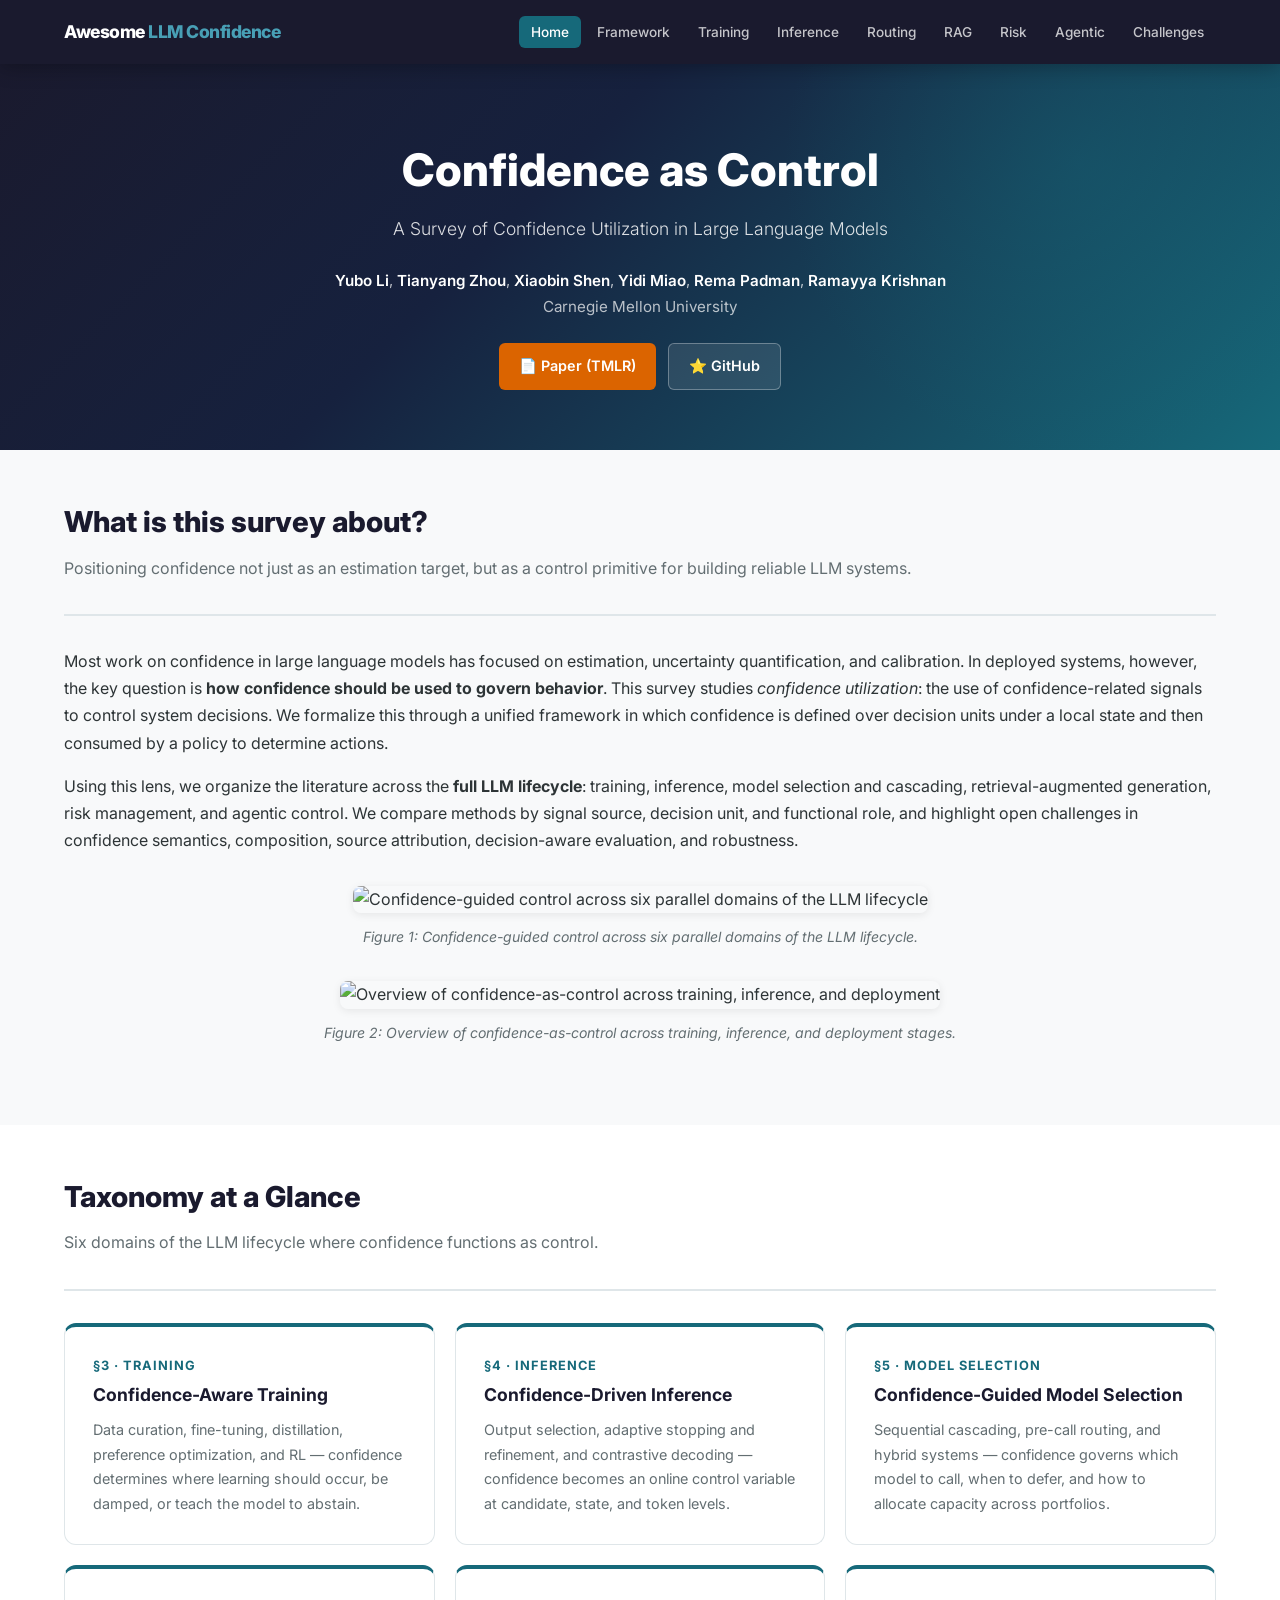
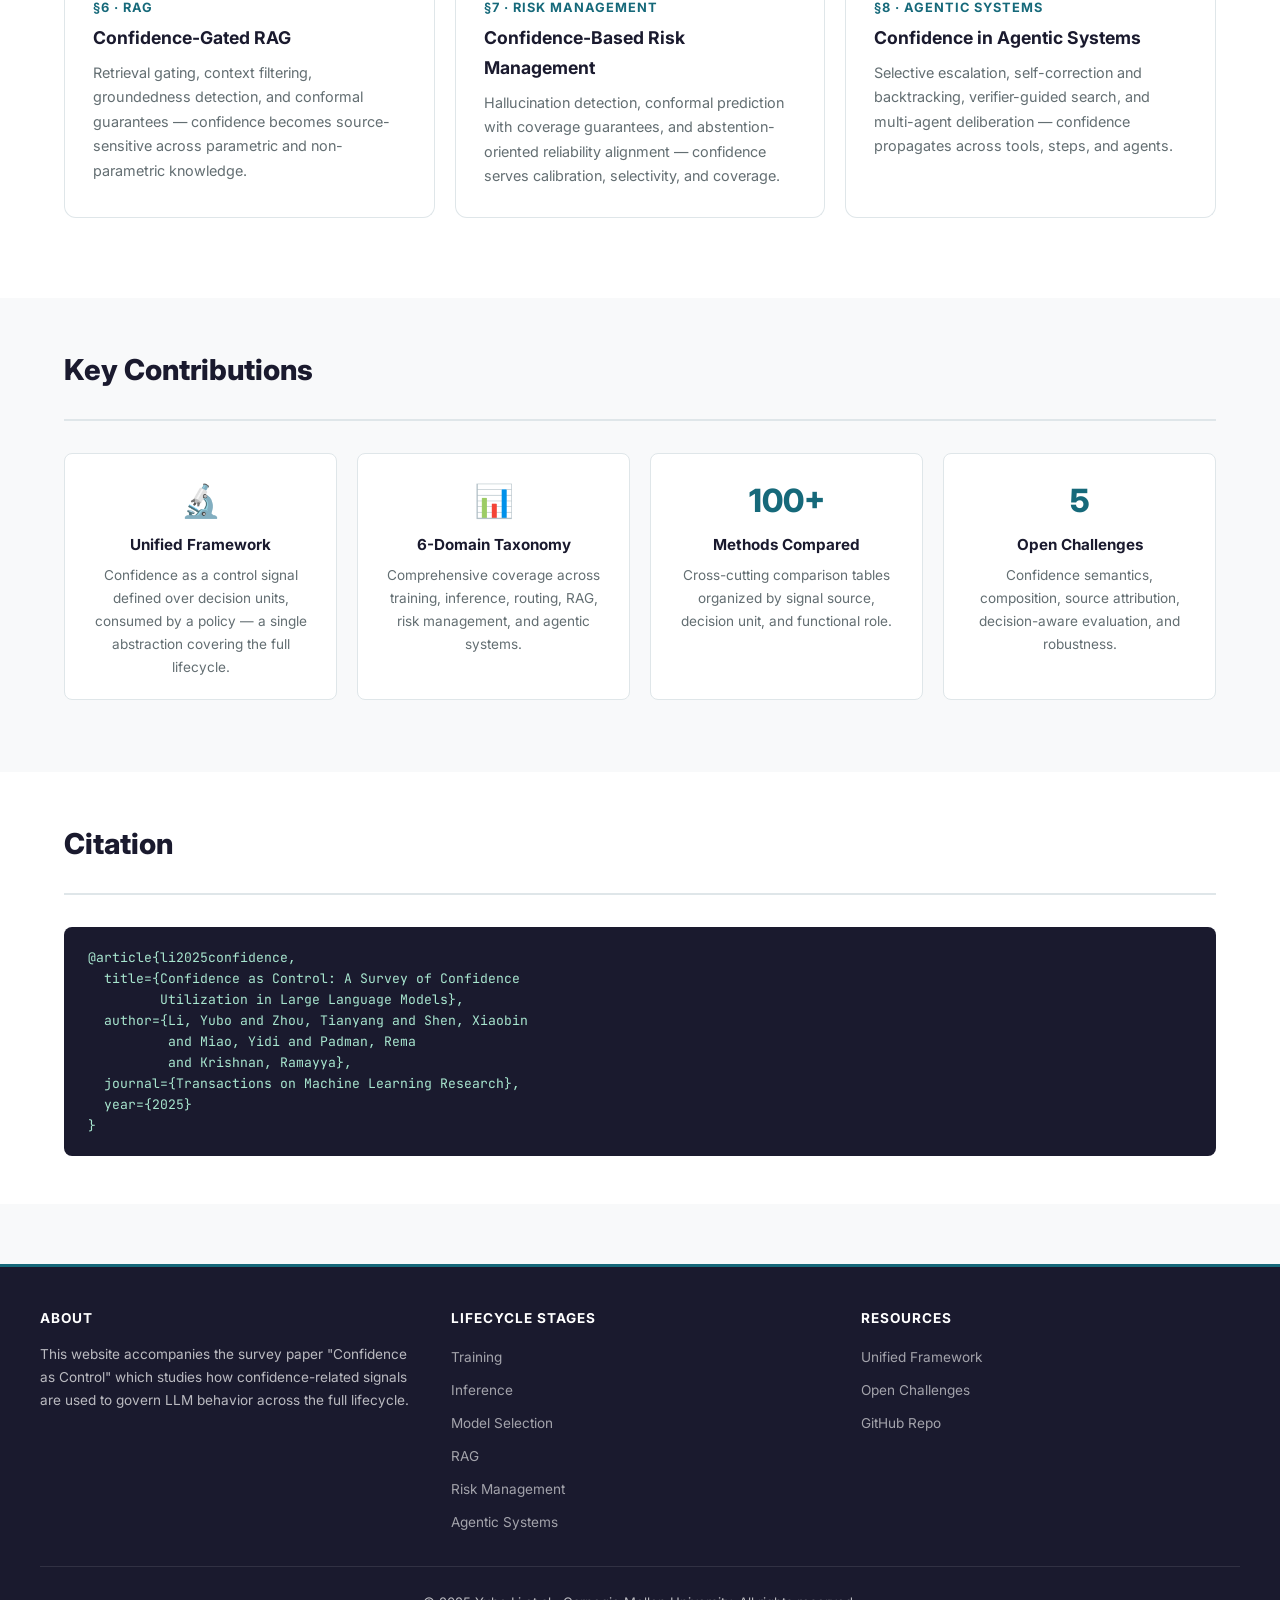
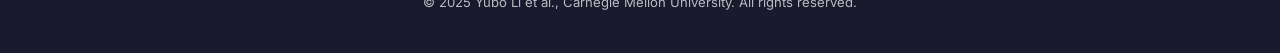
==== index.html @ f67231b3 "Add survey companion website with 100+ paper cards" ====
<!DOCTYPE html>
<html lang="en">
<head>
<meta charset="UTF-8">
<meta name="viewport" content="width=device-width, initial-scale=1.0">
<title>Awesome LLM Confidence Utilizations</title>
<link rel="stylesheet" href="assets/css/style.css">
<meta name="description" content="A comprehensive survey of confidence utilization in Large Language Models — covering training, inference, routing, RAG, risk management, and agentic systems.">
</head>
<body>

<header class="header">
<div class="header-inner">
  <a href="index.html" class="logo">Awesome <span>LLM Confidence</span></a>
  <input type="checkbox" id="nav-toggle" class="nav-toggle">
  <label for="nav-toggle" class="nav-toggle-label"><span></span></label>
  <ul class="nav-links">
    <li><a href="index.html" class="active">Home</a></li>
    <li><a href="pages/framework.html">Framework</a></li>
    <li><a href="pages/training.html">Training</a></li>
    <li><a href="pages/inference.html">Inference</a></li>
    <li><a href="pages/routing.html">Routing</a></li>
    <li><a href="pages/rag.html">RAG</a></li>
    <li><a href="pages/risk.html">Risk</a></li>
    <li><a href="pages/agentic.html">Agentic</a></li>
    <li><a href="pages/challenges.html">Challenges</a></li>
  </ul>
</div>
</header>

<section class="hero">
  <h1>Confidence as Control</h1>
  <p class="subtitle">A Survey of Confidence Utilization in Large Language Models</p>
  <p class="authors">
    <strong>Yubo Li</strong>, <strong>Tianyang Zhou</strong>, <strong>Xiaobin Shen</strong>, <strong>Yidi Miao</strong>, <strong>Rema Padman</strong>, <strong>Ramayya Krishnan</strong><br>
    Carnegie Mellon University
  </p>
  <div class="btn-group">
    <a href="#" class="btn btn-primary">📄 Paper (TMLR)</a>
    <a href="https://github.com/yubol-bobo/awesome-llm-confidence" class="btn btn-outline">⭐ GitHub</a>
  </div>
</section>

<section class="section">
<div class="container">
  <div class="section-header">
    <h2>What is this survey about?</h2>
    <p>Positioning confidence not just as an estimation target, but as a control primitive for building reliable LLM systems.</p>
  </div>
  <p>Most work on confidence in large language models has focused on estimation, uncertainty quantification, and calibration. In deployed systems, however, the key question is <strong>how confidence should be used to govern behavior</strong>. This survey studies <em>confidence utilization</em>: the use of confidence-related signals to control system decisions. We formalize this through a unified framework in which confidence is defined over decision units under a local state and then consumed by a policy to determine actions.</p>
  <p>Using this lens, we organize the literature across the <strong>full LLM lifecycle</strong>: training, inference, model selection and cascading, retrieval-augmented generation, risk management, and agentic control. We compare methods by signal source, decision unit, and functional role, and highlight open challenges in confidence semantics, composition, source attribution, decision-aware evaluation, and robustness.</p>

  <figure class="figure mt-4">
    <img src="assets/img/diagram.png" alt="Confidence-guided control across six parallel domains of the LLM lifecycle" loading="lazy">
    <figcaption>Figure 1: Confidence-guided control across six parallel domains of the LLM lifecycle.</figcaption>
  </figure>

  <figure class="figure mt-4">
    <img src="assets/img/overview.png" alt="Overview of confidence-as-control across training, inference, and deployment" loading="lazy">
    <figcaption>Figure 2: Overview of confidence-as-control across training, inference, and deployment stages.</figcaption>
  </figure>
</div>
</section>

<section class="section section-alt">
<div class="container">
  <div class="section-header">
    <h2>Taxonomy at a Glance</h2>
    <p>Six domains of the LLM lifecycle where confidence functions as control.</p>
  </div>
  <div class="taxonomy-grid">
    <a href="pages/training.html" class="taxonomy-card">
      <div class="section-num">§3 · Training</div>
      <h3>Confidence-Aware Training</h3>
      <p>Data curation, fine-tuning, distillation, preference optimization, and RL — confidence determines where learning should occur, be damped, or teach the model to abstain.</p>
    </a>
    <a href="pages/inference.html" class="taxonomy-card">
      <div class="section-num">§4 · Inference</div>
      <h3>Confidence-Driven Inference</h3>
      <p>Output selection, adaptive stopping and refinement, and contrastive decoding — confidence becomes an online control variable at candidate, state, and token levels.</p>
    </a>
    <a href="pages/routing.html" class="taxonomy-card">
      <div class="section-num">§5 · Model Selection</div>
      <h3>Confidence-Guided Model Selection</h3>
      <p>Sequential cascading, pre-call routing, and hybrid systems — confidence governs which model to call, when to defer, and how to allocate capacity across portfolios.</p>
    </a>
    <a href="pages/rag.html" class="taxonomy-card">
      <div class="section-num">§6 · RAG</div>
      <h3>Confidence-Gated RAG</h3>
      <p>Retrieval gating, context filtering, groundedness detection, and conformal guarantees — confidence becomes source-sensitive across parametric and non-parametric knowledge.</p>
    </a>
    <a href="pages/risk.html" class="taxonomy-card">
      <div class="section-num">§7 · Risk Management</div>
      <h3>Confidence-Based Risk Management</h3>
      <p>Hallucination detection, conformal prediction with coverage guarantees, and abstention-oriented reliability alignment — confidence serves calibration, selectivity, and coverage.</p>
    </a>
    <a href="pages/agentic.html" class="taxonomy-card">
      <div class="section-num">§8 · Agentic Systems</div>
      <h3>Confidence in Agentic Systems</h3>
      <p>Selective escalation, self-correction and backtracking, verifier-guided search, and multi-agent deliberation — confidence propagates across tools, steps, and agents.</p>
    </a>
  </div>
</div>
</section>

<section class="section">
<div class="container">
  <div class="section-header">
    <h2>Key Contributions</h2>
  </div>
  <div class="contrib-grid">
    <div class="contrib-item">
      <span class="num">🔬</span>
      <h4>Unified Framework</h4>
      <p>Confidence as a control signal defined over decision units, consumed by a policy — a single abstraction covering the full lifecycle.</p>
    </div>
    <div class="contrib-item">
      <span class="num">📊</span>
      <h4>6-Domain Taxonomy</h4>
      <p>Comprehensive coverage across training, inference, routing, RAG, risk management, and agentic systems.</p>
    </div>
    <div class="contrib-item">
      <span class="num">100+</span>
      <h4>Methods Compared</h4>
      <p>Cross-cutting comparison tables organized by signal source, decision unit, and functional role.</p>
    </div>
    <div class="contrib-item">
      <span class="num">5</span>
      <h4>Open Challenges</h4>
      <p>Confidence semantics, composition, source attribution, decision-aware evaluation, and robustness.</p>
    </div>
  </div>
</div>
</section>

<section class="section section-alt">
<div class="container">
  <div class="section-header">
    <h2>Citation</h2>
  </div>
  <div style="position:relative">
    <button class="copy-btn" onclick="navigator.clipboard.writeText(document.getElementById('bibtex').textContent).then(()=>{this.textContent='Copied!';setTimeout(()=>this.textContent='Copy',2000)})">Copy</button>
    <pre class="bibtex-block" id="bibtex">@article{li2025confidence,
  title={Confidence as Control: A Survey of Confidence
         Utilization in Large Language Models},
  author={Li, Yubo and Zhou, Tianyang and Shen, Xiaobin
          and Miao, Yidi and Padman, Rema
          and Krishnan, Ramayya},
  journal={Transactions on Machine Learning Research},
  year={2025}
}</pre>
  </div>
</div>
</section>

<footer class="footer">
<div class="footer-inner">
  <div>
    <h4>About</h4>
    <p style="font-size:0.85rem;">This website accompanies the survey paper "Confidence as Control" which studies how confidence-related signals are used to govern LLM behavior across the full lifecycle.</p>
  </div>
  <div>
    <h4>Lifecycle Stages</h4>
    <ul>
      <li><a href="pages/training.html">Training</a></li>
      <li><a href="pages/inference.html">Inference</a></li>
      <li><a href="pages/routing.html">Model Selection</a></li>
      <li><a href="pages/rag.html">RAG</a></li>
      <li><a href="pages/risk.html">Risk Management</a></li>
      <li><a href="pages/agentic.html">Agentic Systems</a></li>
    </ul>
  </div>
  <div>
    <h4>Resources</h4>
    <ul>
      <li><a href="pages/framework.html">Unified Framework</a></li>
      <li><a href="pages/challenges.html">Open Challenges</a></li>
      <li><a href="https://github.com/yubol-bobo/awesome-llm-confidence">GitHub Repo</a></li>
    </ul>
  </div>
</div>
<div class="footer-bottom">
  <p>&copy; 2025 Yubo Li et al., Carnegie Mellon University. All rights reserved.</p>
</div>
</footer>

</body>
</html>
---- assets/css/style.css ----
@import url('https://fonts.googleapis.com/css2?family=Inter:wght@300;400;500;600;700;800;900&family=JetBrains+Mono:wght@400;500&display=swap');

:root {
  --navy: #1a1a2e;
  --navy-light: #16213e;
  --teal: #16697a;
  --teal-light: #489fb5;
  --coral: #db6400;
  --coral-light: #e8852a;
  --bg: #f8f9fa;
  --bg-card: #ffffff;
  --text: #2d3436;
  --text-light: #636e72;
  --text-muted: #b2bec3;
  --border: #dfe6e9;
  --shadow: 0 2px 8px rgba(0,0,0,0.08);
  --shadow-lg: 0 8px 30px rgba(0,0,0,0.12);
  --radius: 8px;
  --radius-lg: 12px;
  --max-width: 1200px;
  --header-height: 64px;
  --sidebar-width: 260px;
  --transition: all 0.3s ease;
}

*, *::before, *::after { box-sizing: border-box; margin: 0; padding: 0; }

html { scroll-behavior: smooth; scroll-padding-top: calc(var(--header-height) + 20px); }

body {
  font-family: 'Inter', -apple-system, BlinkMacSystemFont, sans-serif;
  background: var(--bg);
  color: var(--text);
  line-height: 1.7;
  font-size: 16px;
  -webkit-font-smoothing: antialiased;
}

/* ===== HEADER / NAV ===== */
.header {
  position: sticky; top: 0; z-index: 1000;
  background: var(--navy);
  box-shadow: 0 2px 20px rgba(0,0,0,0.3);
}
.header-inner {
  max-width: var(--max-width);
  margin: 0 auto;
  display: flex;
  align-items: center;
  justify-content: space-between;
  padding: 0 24px;
  height: var(--header-height);
}
.logo {
  font-weight: 800;
  font-size: 1.1rem;
  color: #fff;
  text-decoration: none;
  letter-spacing: -0.5px;
}
.logo span { color: var(--teal-light); }

.nav-toggle { display: none; }
.nav-toggle-label {
  display: none;
  cursor: pointer;
  padding: 10px;
}
.nav-toggle-label span,
.nav-toggle-label span::before,
.nav-toggle-label span::after {
  display: block;
  background: #fff;
  height: 2px;
  width: 24px;
  border-radius: 2px;
  position: relative;
  transition: var(--transition);
}
.nav-toggle-label span::before,
.nav-toggle-label span::after {
  content: '';
  position: absolute;
}
.nav-toggle-label span::before { top: -7px; }
.nav-toggle-label span::after { top: 7px; }

.nav-links {
  display: flex;
  list-style: none;
  gap: 4px;
}
.nav-links a {
  color: rgba(255,255,255,0.75);
  text-decoration: none;
  font-size: 0.85rem;
  font-weight: 500;
  padding: 8px 12px;
  border-radius: 6px;
  transition: var(--transition);
  white-space: nowrap;
}
.nav-links a:hover, .nav-links a.active {
  color: #fff;
  background: rgba(255,255,255,0.1);
}
.nav-links a.active { background: var(--teal); }

@media (max-width: 900px) {
  .nav-toggle-label { display: block; }
  .nav-links {
    display: none;
    position: absolute;
    top: var(--header-height);
    left: 0; right: 0;
    flex-direction: column;
    background: var(--navy);
    padding: 12px 24px;
    box-shadow: var(--shadow-lg);
  }
  .nav-toggle:checked ~ .nav-links { display: flex; }
}

/* ===== HERO ===== */
.hero {
  background: linear-gradient(135deg, var(--navy) 0%, var(--navy-light) 40%, var(--teal) 100%);
  color: #fff;
  padding: 80px 24px 60px;
  text-align: center;
  position: relative;
  overflow: hidden;
}
.hero::before {
  content: '';
  position: absolute;
  width: 600px; height: 600px;
  background: radial-gradient(circle, rgba(22,105,122,0.3) 0%, transparent 70%);
  top: -200px; right: -100px;
  border-radius: 50%;
}
.hero h1 {
  font-size: clamp(1.8rem, 4vw, 2.8rem);
  font-weight: 800;
  margin-bottom: 16px;
  line-height: 1.2;
  position: relative;
}
.hero .subtitle {
  font-size: 1.1rem;
  color: rgba(255,255,255,0.85);
  max-width: 700px;
  margin: 0 auto 24px;
  font-weight: 300;
  position: relative;
}
.hero .authors {
  font-size: 0.95rem;
  color: rgba(255,255,255,0.7);
  margin-bottom: 24px;
  position: relative;
}
.hero .authors strong { color: #fff; font-weight: 600; }
.btn-group { display: flex; gap: 12px; justify-content: center; flex-wrap: wrap; position: relative; }
.btn {
  display: inline-flex;
  align-items: center;
  gap: 6px;
  padding: 10px 20px;
  border-radius: 6px;
  font-size: 0.9rem;
  font-weight: 600;
  text-decoration: none;
  transition: var(--transition);
}
.btn-primary { background: var(--coral); color: #fff; }
.btn-primary:hover { background: var(--coral-light); transform: translateY(-2px); }
.btn-outline { background: rgba(255,255,255,0.1); color: #fff; border: 1px solid rgba(255,255,255,0.3); }
.btn-outline:hover { background: rgba(255,255,255,0.2); transform: translateY(-2px); }

/* ===== LAYOUT ===== */
.container { max-width: var(--max-width); margin: 0 auto; padding: 0 24px; }
.page-layout {
  display: grid;
  grid-template-columns: var(--sidebar-width) 1fr;
  gap: 40px;
  max-width: var(--max-width);
  margin: 0 auto;
  padding: 40px 24px;
}
@media (max-width: 900px) {
  .page-layout { grid-template-columns: 1fr; }
  .sidebar { display: none; }
}

/* ===== SIDEBAR TOC ===== */
.sidebar {
  position: sticky;
  top: calc(var(--header-height) + 24px);
  align-self: start;
  max-height: calc(100vh - var(--header-height) - 48px);
  overflow-y: auto;
}
.toc {
  background: var(--bg-card);
  border-radius: var(--radius-lg);
  padding: 20px;
  box-shadow: var(--shadow);
  border: 1px solid var(--border);
}
.toc h3 {
  font-size: 0.75rem;
  text-transform: uppercase;
  letter-spacing: 1.5px;
  color: var(--text-muted);
  margin-bottom: 12px;
  font-weight: 700;
}
.toc ul { list-style: none; }
.toc li { margin-bottom: 2px; }
.toc a {
  display: block;
  padding: 6px 12px;
  font-size: 0.85rem;
  color: var(--text-light);
  text-decoration: none;
  border-radius: 4px;
  border-left: 3px solid transparent;
  transition: var(--transition);
}
.toc a:hover { color: var(--teal); background: rgba(22,105,122,0.05); border-left-color: var(--teal-light); }
.toc a.active { color: var(--teal); background: rgba(22,105,122,0.08); border-left-color: var(--teal); font-weight: 600; }

/* ===== SECTIONS ===== */
.section { padding: 48px 0; }
.section-alt { background: #fff; }
.section-header {
  margin-bottom: 32px;
  padding-bottom: 16px;
  border-bottom: 2px solid var(--border);
}
.section-header h2 {
  font-size: 1.8rem;
  font-weight: 800;
  color: var(--navy);
  margin-bottom: 8px;
}
.section-header p { color: var(--text-light); font-size: 1rem; }

h2.accent-border {
  padding-left: 16px;
  border-left: 4px solid var(--teal);
  font-size: 1.6rem;
  font-weight: 800;
  color: var(--navy);
  margin: 40px 0 20px;
}
h3 {
  font-size: 1.2rem;
  font-weight: 700;
  color: var(--navy-light);
  margin: 32px 0 16px;
}
p { margin-bottom: 16px; }

/* ===== PAPER CARDS ===== */
.paper-grid { display: grid; grid-template-columns: 1fr; gap: 16px; margin: 24px 0; }
.paper-card {
  background: var(--bg-card);
  border: 1px solid var(--border);
  border-radius: var(--radius);
  padding: 20px 24px;
  transition: var(--transition);
  position: relative;
}
.paper-card:hover {
  border-color: var(--teal-light);
  box-shadow: var(--shadow-lg);
  transform: translateY(-2px);
}
.paper-card .paper-title {
  font-size: 1rem;
  font-weight: 700;
  color: var(--navy);
  margin-bottom: 4px;
  line-height: 1.4;
}
.paper-card .paper-title a {
  color: var(--navy);
  text-decoration: none;
}
.paper-card .paper-title a:hover { color: var(--teal); }
.paper-card .paper-meta {
  font-size: 0.82rem;
  color: var(--text-light);
  margin-bottom: 8px;
}
.paper-card .paper-desc {
  font-size: 0.9rem;
  color: var(--text);
  margin-bottom: 10px;
  line-height: 1.6;
}
.paper-card .paper-tags { display: flex; flex-wrap: wrap; gap: 6px; }

/* ===== BADGES ===== */
.badge {
  display: inline-block;
  padding: 2px 10px;
  border-radius: 20px;
  font-size: 0.72rem;
  font-weight: 600;
  letter-spacing: 0.3px;
  text-transform: uppercase;
}
.badge-self { background: #e8f5e9; color: #2e7d32; }
.badge-hybrid { background: #fff3e0; color: #e65100; }
.badge-auxiliary { background: #e3f2fd; color: #1565c0; }
.badge-ext { background: #f3e5f5; color: #7b1fa2; }
.badge-mech { background: #fce4ec; color: #c62828; }
.badge-peer { background: #e0f2f1; color: #00695c; }
.badge-unit { background: #eceff1; color: #37474f; }
.badge-role { background: #ede7f6; color: #4527a0; }
.badge-access { background: #e8eaf6; color: #283593; }
.badge-venue { background: var(--navy); color: #fff; }

/* ===== TAXONOMY CARDS ===== */
.taxonomy-grid {
  display: grid;
  grid-template-columns: repeat(auto-fit, minmax(300px, 1fr));
  gap: 20px;
  margin: 32px 0;
}
.taxonomy-card {
  background: var(--bg-card);
  border: 1px solid var(--border);
  border-radius: var(--radius-lg);
  padding: 28px;
  transition: var(--transition);
  text-decoration: none;
  color: inherit;
  display: block;
  border-top: 4px solid var(--teal);
}
.taxonomy-card:hover {
  transform: translateY(-4px);
  box-shadow: var(--shadow-lg);
  border-top-color: var(--coral);
}
.taxonomy-card h3 {
  font-size: 1.1rem;
  color: var(--navy);
  margin: 0 0 8px;
}
.taxonomy-card .section-num {
  font-size: 0.8rem;
  color: var(--teal);
  font-weight: 700;
  text-transform: uppercase;
  letter-spacing: 1px;
  margin-bottom: 4px;
}
.taxonomy-card p { font-size: 0.9rem; color: var(--text-light); margin: 0; }

/* ===== TABLES ===== */
.table-container {
  overflow-x: auto;
  margin: 24px 0;
  border-radius: var(--radius);
  box-shadow: var(--shadow);
  border: 1px solid var(--border);
}
table {
  width: 100%;
  border-collapse: collapse;
  font-size: 0.85rem;
  background: var(--bg-card);
}
thead {
  background: var(--navy);
  color: #fff;
  position: sticky;
  top: 0;
}
th {
  padding: 12px 16px;
  text-align: left;
  font-weight: 600;
  font-size: 0.8rem;
  text-transform: uppercase;
  letter-spacing: 0.5px;
  white-space: nowrap;
}
td {
  padding: 10px 16px;
  border-bottom: 1px solid var(--border);
  vertical-align: top;
}
tbody tr:nth-child(even) { background: rgba(0,0,0,0.02); }
tbody tr:hover { background: rgba(22,105,122,0.04); }
.table-group-header td {
  background: rgba(22,105,122,0.08);
  font-weight: 700;
  color: var(--navy);
  font-size: 0.82rem;
  text-transform: uppercase;
  letter-spacing: 0.5px;
}

/* ===== FIGURE ===== */
.figure {
  margin: 32px 0;
  text-align: center;
}
.figure img {
  max-width: 100%;
  height: auto;
  border-radius: var(--radius);
  box-shadow: var(--shadow);
}
.figure figcaption {
  margin-top: 12px;
  font-size: 0.88rem;
  color: var(--text-light);
  font-style: italic;
}

/* ===== CALLOUT / NOTE ===== */
.callout {
  background: rgba(22,105,122,0.06);
  border-left: 4px solid var(--teal);
  padding: 16px 20px;
  border-radius: 0 var(--radius) var(--radius) 0;
  margin: 24px 0;
  font-size: 0.92rem;
}
.callout-warning {
  background: rgba(219,100,0,0.06);
  border-left-color: var(--coral);
}

/* ===== CHALLENGE CARDS ===== */
.challenge-card {
  background: var(--bg-card);
  border: 1px solid var(--border);
  border-radius: var(--radius-lg);
  padding: 28px;
  margin: 20px 0;
  border-left: 5px solid var(--teal);
}
.challenge-card h3 {
  color: var(--navy);
  margin: 0 0 12px;
  font-size: 1.15rem;
}
.challenge-card.ch1 { border-left-color: #e74c3c; }
.challenge-card.ch2 { border-left-color: #f39c12; }
.challenge-card.ch3 { border-left-color: #3498db; }
.challenge-card.ch4 { border-left-color: #9b59b6; }
.challenge-card.ch5 { border-left-color: #1abc9c; }

/* ===== BIBTEX ===== */
.bibtex-block {
  background: var(--navy);
  color: #a8e6cf;
  padding: 20px 24px;
  border-radius: var(--radius);
  font-family: 'JetBrains Mono', monospace;
  font-size: 0.82rem;
  overflow-x: auto;
  position: relative;
  line-height: 1.6;
  white-space: pre;
}
.copy-btn {
  position: absolute;
  top: 12px; right: 12px;
  background: rgba(255,255,255,0.1);
  color: #fff;
  border: none;
  padding: 6px 14px;
  border-radius: 4px;
  cursor: pointer;
  font-size: 0.78rem;
  font-weight: 600;
  transition: var(--transition);
}
.copy-btn:hover { background: rgba(255,255,255,0.2); }

/* ===== FOOTER ===== */
.footer {
  background: var(--navy);
  color: rgba(255,255,255,0.7);
  padding: 40px 24px 24px;
  margin-top: 60px;
  border-top: 3px solid var(--teal);
}
.footer-inner {
  max-width: var(--max-width);
  margin: 0 auto;
  display: grid;
  grid-template-columns: repeat(auto-fit, minmax(200px, 1fr));
  gap: 32px;
}
.footer h4 {
  color: #fff;
  font-size: 0.85rem;
  text-transform: uppercase;
  letter-spacing: 1px;
  margin-bottom: 12px;
}
.footer a {
  color: rgba(255,255,255,0.6);
  text-decoration: none;
  font-size: 0.85rem;
  transition: var(--transition);
}
.footer a:hover { color: var(--teal-light); }
.footer ul { list-style: none; }
.footer li { margin-bottom: 6px; }
.footer-bottom {
  max-width: var(--max-width);
  margin: 24px auto 0;
  padding-top: 24px;
  border-top: 1px solid rgba(255,255,255,0.1);
  text-align: center;
  font-size: 0.82rem;
}

/* ===== CONTRIBUTIONS GRID ===== */
.contrib-grid {
  display: grid;
  grid-template-columns: repeat(auto-fit, minmax(250px, 1fr));
  gap: 20px;
  margin: 24px 0;
}
.contrib-item {
  background: var(--bg-card);
  border: 1px solid var(--border);
  border-radius: var(--radius);
  padding: 20px;
  text-align: center;
}
.contrib-item .num {
  font-size: 2rem;
  font-weight: 800;
  color: var(--teal);
  display: block;
  margin-bottom: 4px;
}
.contrib-item h4 { font-size: 0.95rem; margin-bottom: 6px; color: var(--navy); }
.contrib-item p { font-size: 0.85rem; color: var(--text-light); margin: 0; }

/* ===== PAGE HERO (section pages) ===== */
.page-hero {
  background: linear-gradient(135deg, var(--navy) 0%, var(--teal) 100%);
  color: #fff;
  padding: 48px 24px 36px;
}
.page-hero h1 {
  font-size: clamp(1.5rem, 3vw, 2.2rem);
  font-weight: 800;
  max-width: var(--max-width);
  margin: 0 auto 8px;
}
.page-hero p {
  max-width: var(--max-width);
  margin: 0 auto;
  font-size: 1rem;
  color: rgba(255,255,255,0.8);
}

/* ===== UTILITIES ===== */
.text-center { text-align: center; }
.mt-1 { margin-top: 8px; }
.mt-2 { margin-top: 16px; }
.mt-3 { margin-top: 24px; }
.mt-4 { margin-top: 32px; }
.mb-1 { margin-bottom: 8px; }
.mb-2 { margin-bottom: 16px; }
.mb-3 { margin-bottom: 24px; }
.mb-4 { margin-bottom: 32px; }

/* ===== MATH ===== */
.math-block {
  background: #f1f3f5;
  padding: 16px 20px;
  border-radius: var(--radius);
  overflow-x: auto;
  margin: 16px 0;
  text-align: center;
}
.equation-label {
  float: right;
  color: var(--text-muted);
  font-size: 0.85rem;
}

/* ===== FRAMEWORK PIPELINE ===== */
.pipeline {
  display: flex;
  align-items: center;
  justify-content: center;
  gap: 0;
  padding: 24px 0;
  flex-wrap: wrap;
  margin: 24px 0;
}
.pipeline-step {
  background: var(--bg-card);
  border: 2px solid var(--border);
  border-radius: var(--radius);
  padding: 12px 18px;
  text-align: center;
  font-size: 0.85rem;
  font-weight: 600;
  min-width: 100px;
}
.pipeline-step.highlight { border-color: var(--teal); background: rgba(22,105,122,0.06); }
.pipeline-arrow {
  font-size: 1.2rem;
  color: var(--teal);
  padding: 0 8px;
  font-weight: 700;
}

/* Axis cards */
.axis-grid {
  display: grid;
  grid-template-columns: repeat(auto-fit, minmax(300px, 1fr));
  gap: 20px;
  margin: 24px 0;
}
.axis-card {
  background: var(--bg-card);
  border: 1px solid var(--border);
  border-radius: var(--radius-lg);
  padding: 24px;
  border-top: 4px solid var(--teal);
}
.axis-card h4 {
  font-size: 1rem;
  color: var(--navy);
  margin-bottom: 12px;
}
.axis-card ul {
  list-style: none;
  font-size: 0.88rem;
}
.axis-card li {
  padding: 4px 0;
  padding-left: 16px;
  position: relative;
}
.axis-card li::before {
  content: '→';
  position: absolute;
  left: 0;
  color: var(--teal);
}

/* Print */
@media print {
  .header, .sidebar, .footer, .btn-group { display: none; }
  .page-layout { grid-template-columns: 1fr; }
  .paper-card { break-inside: avoid; }
}
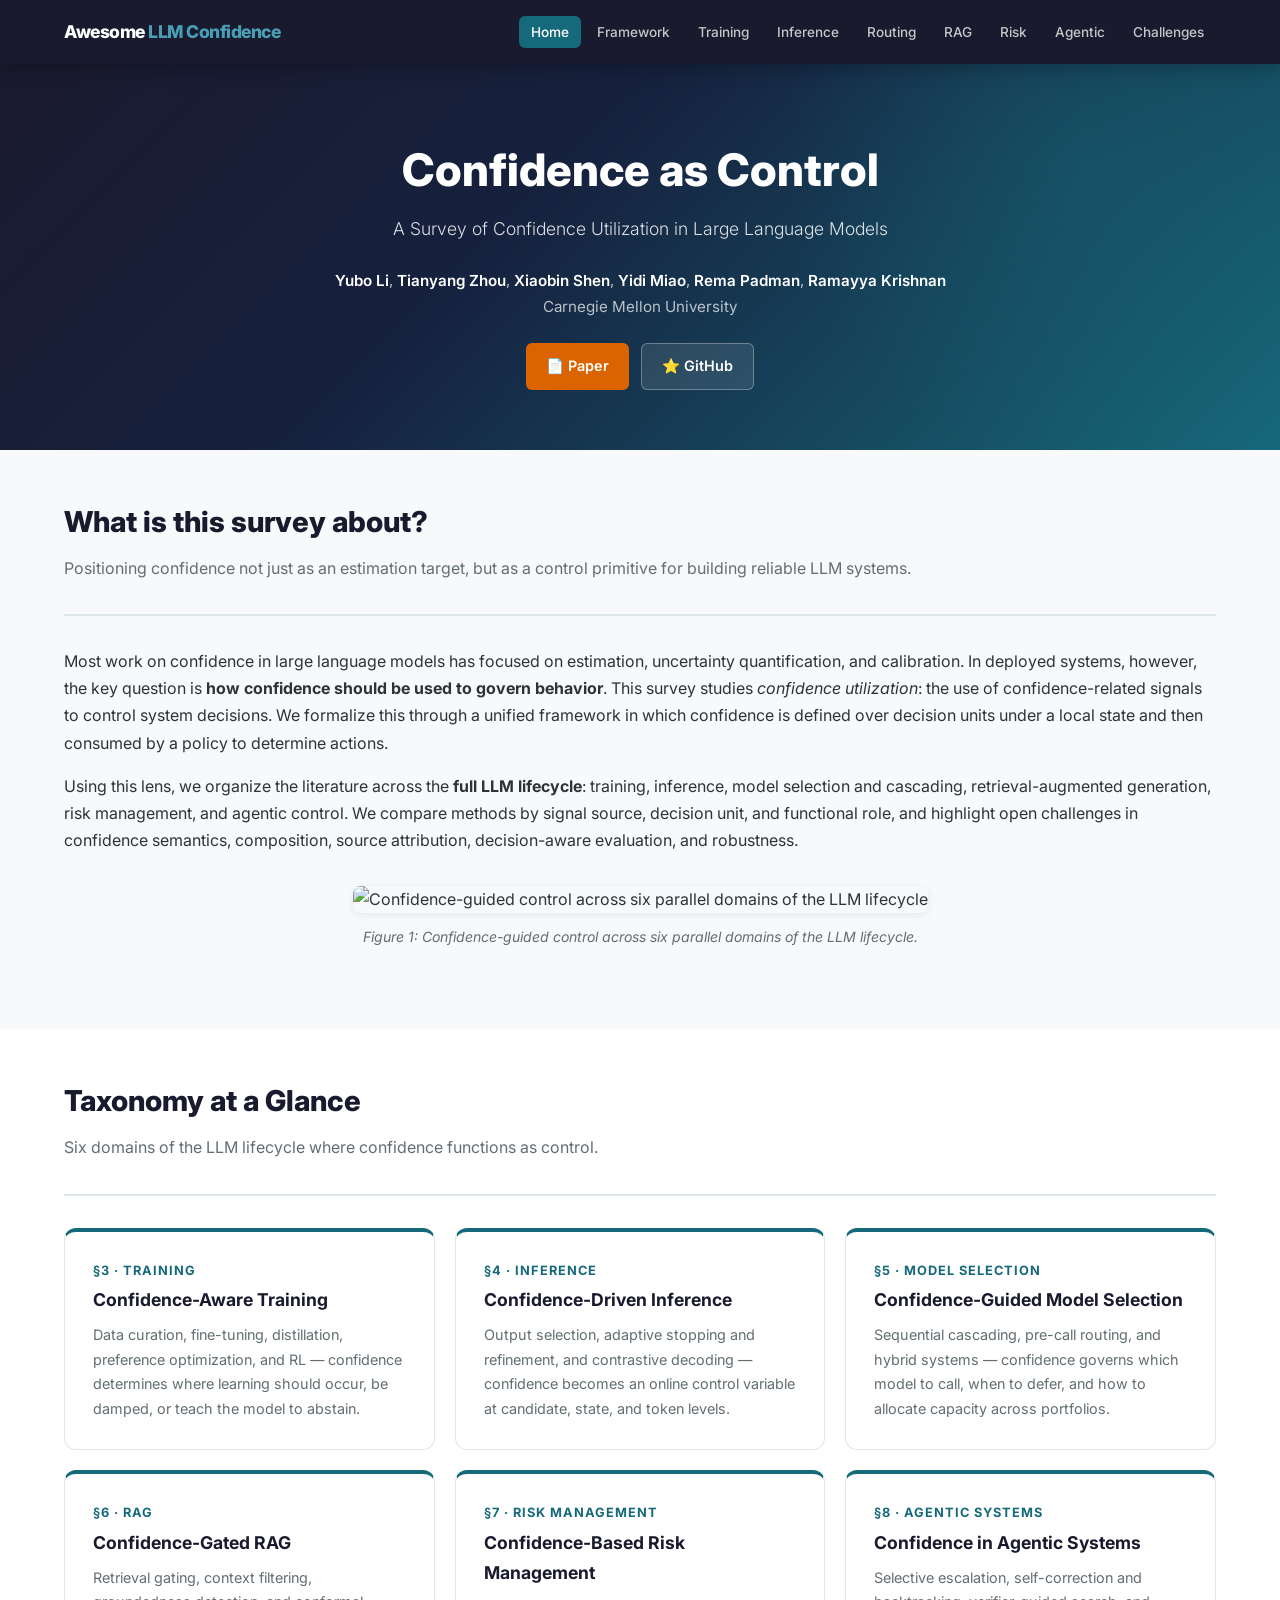
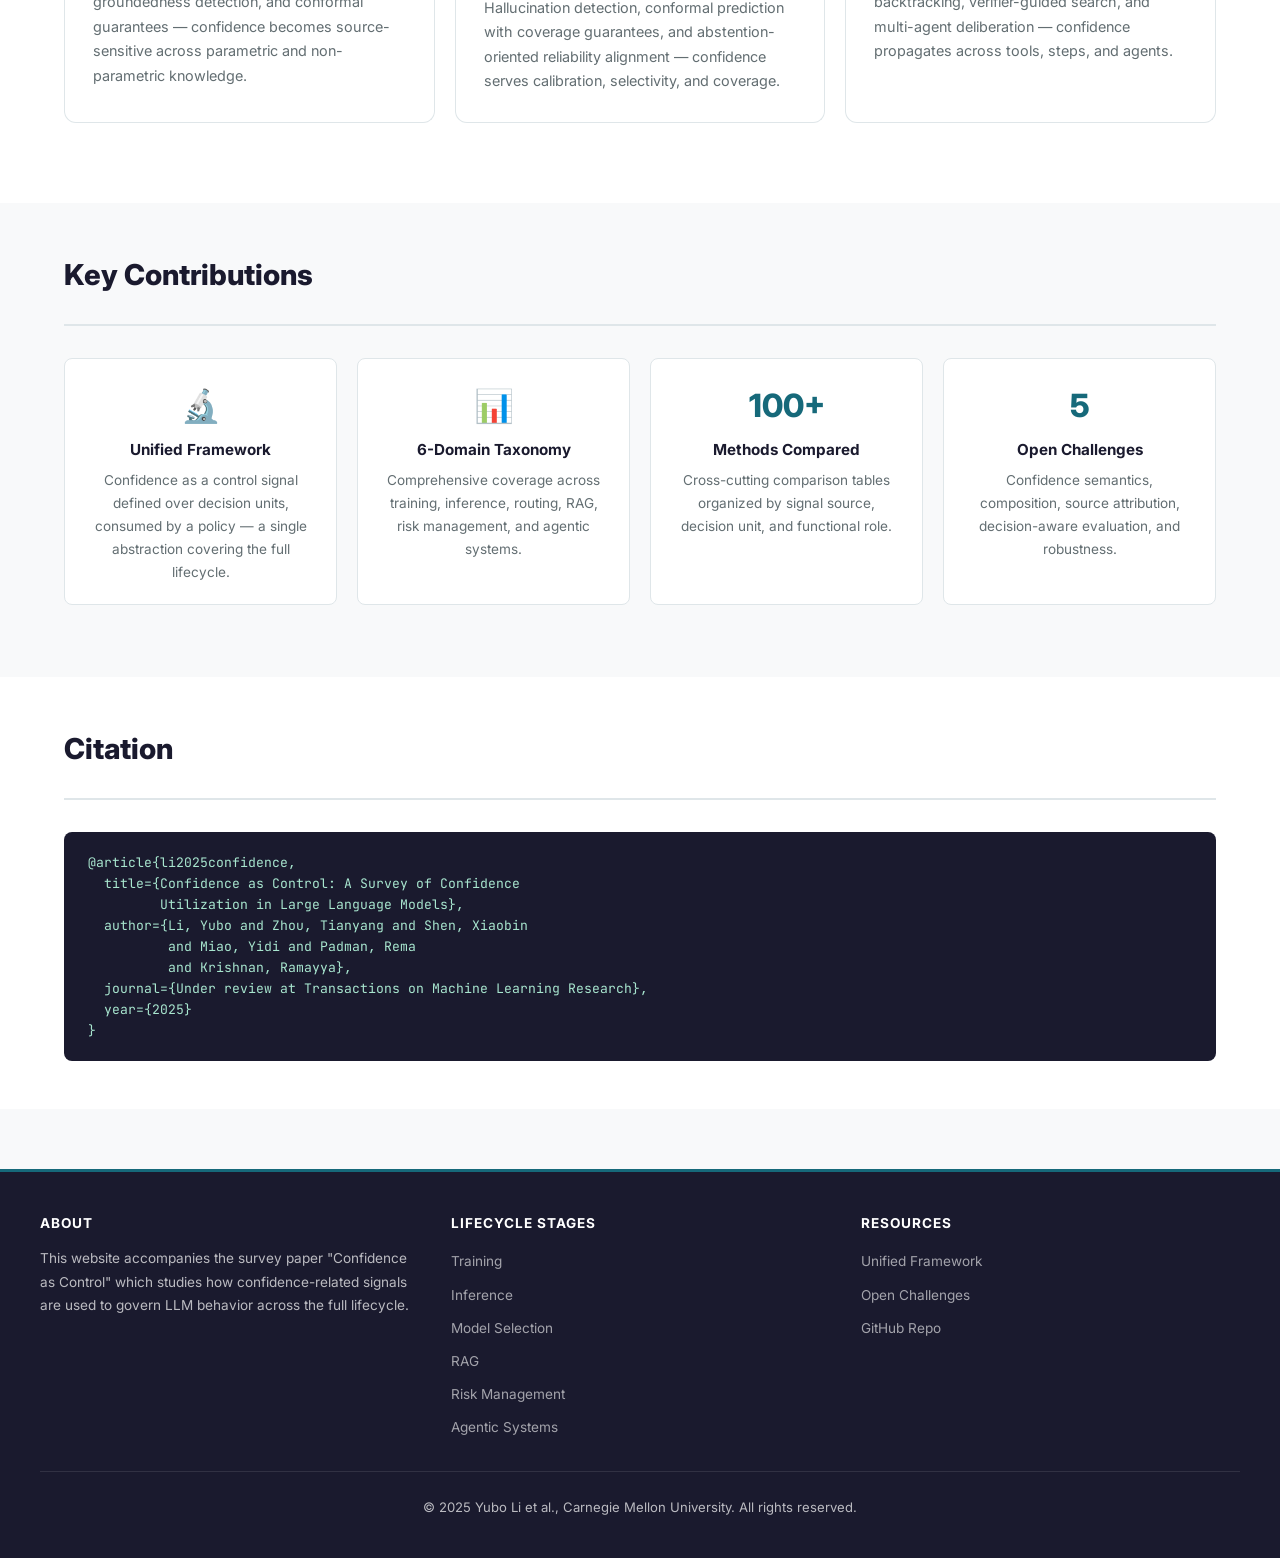
==== commit 7ee3e7bc: "Remove overview fig, fix paper link and citation status" ====
--- a/index.html
+++ b/index.html
@@ -36,7 +36,7 @@
     Carnegie Mellon University
   </p>
   <div class="btn-group">
-    <a href="#" class="btn btn-primary">📄 Paper (TMLR)</a>
+    <a href="https://yubol-bobo.github.io/assets/pdf/Conf_Survey.pdf" class="btn btn-primary">📄 Paper</a>
     <a href="https://github.com/yubol-bobo/awesome-llm-confidence" class="btn btn-outline">⭐ GitHub</a>
   </div>
 </section>
@@ -55,10 +55,6 @@
     <figcaption>Figure 1: Confidence-guided control across six parallel domains of the LLM lifecycle.</figcaption>
   </figure>
 
-  <figure class="figure mt-4">
-    <img src="assets/img/overview.png" alt="Overview of confidence-as-control across training, inference, and deployment" loading="lazy">
-    <figcaption>Figure 2: Overview of confidence-as-control across training, inference, and deployment stages.</figcaption>
-  </figure>
 </div>
 </section>
 
@@ -146,7 +142,7 @@
   author={Li, Yubo and Zhou, Tianyang and Shen, Xiaobin
           and Miao, Yidi and Padman, Rema
           and Krishnan, Ramayya},
-  journal={Transactions on Machine Learning Research},
+  journal={Under review at Transactions on Machine Learning Research},
   year={2025}
 }</pre>
   </div>
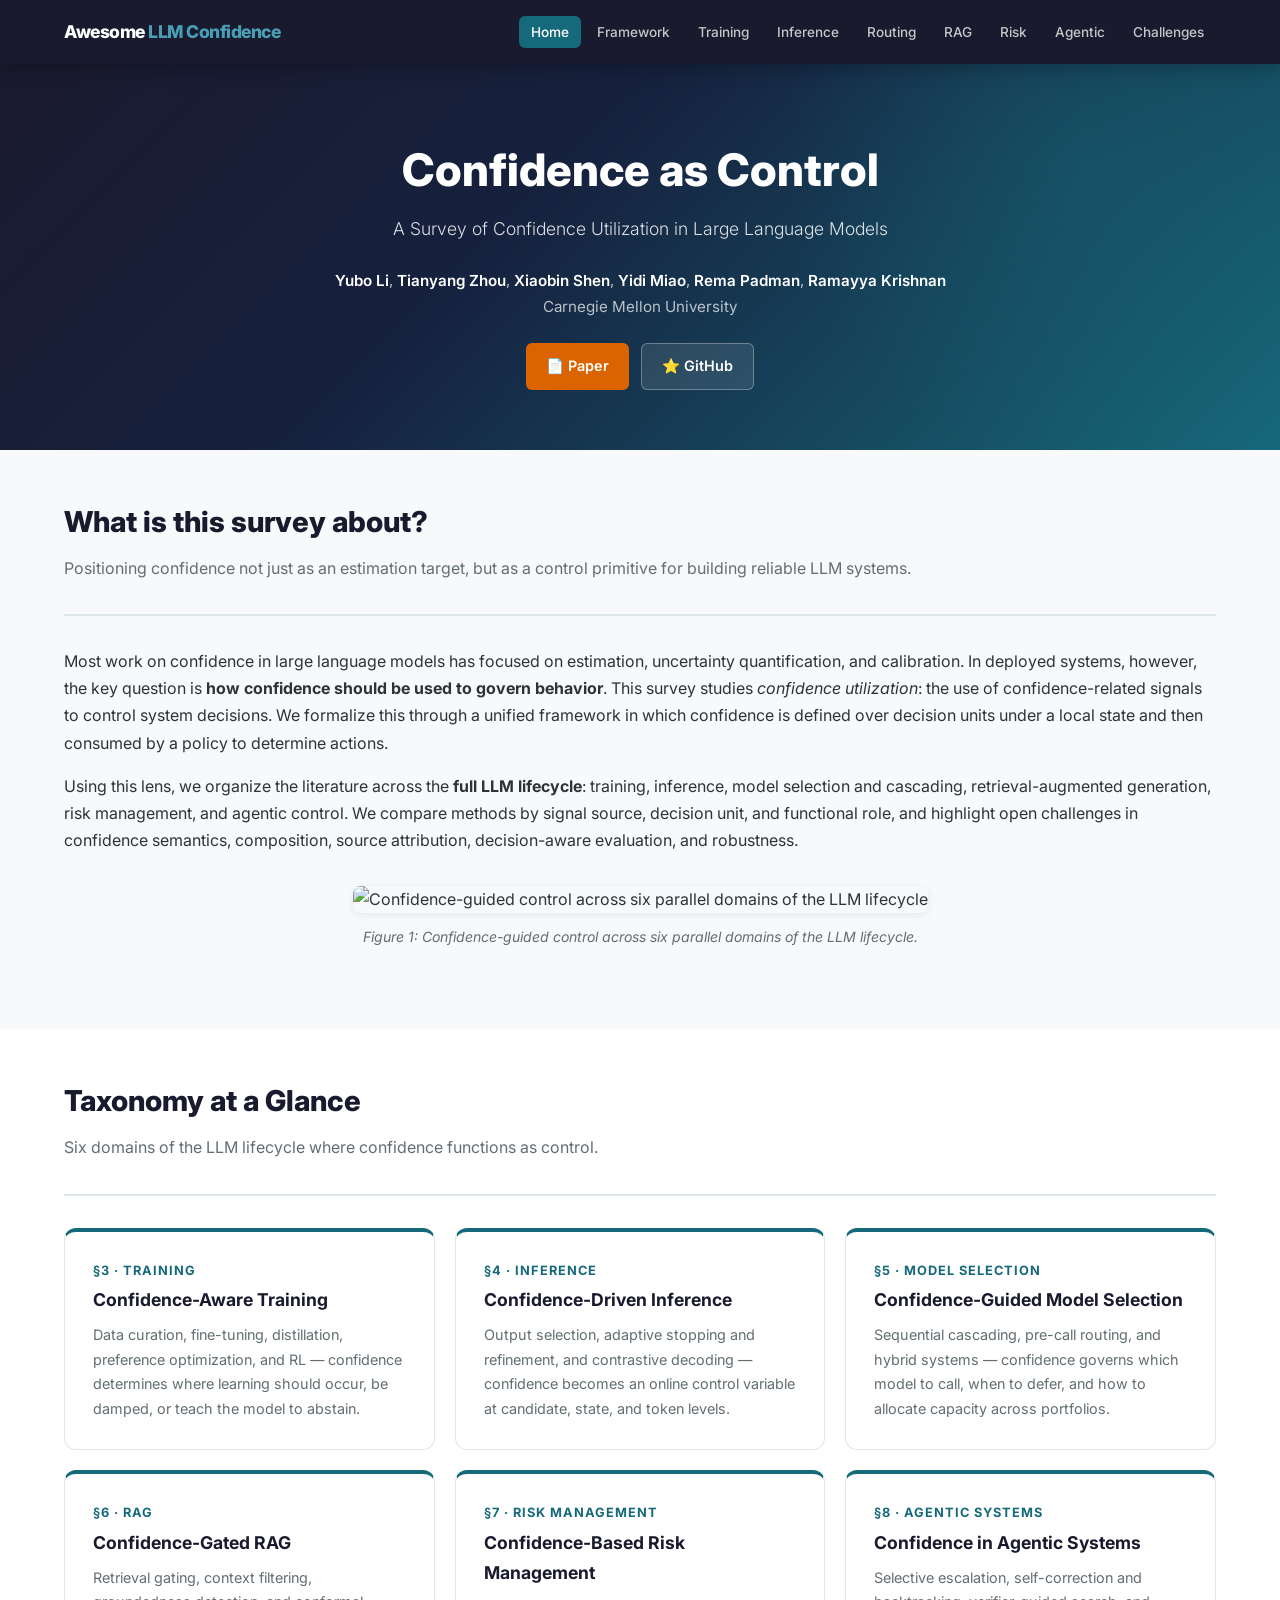
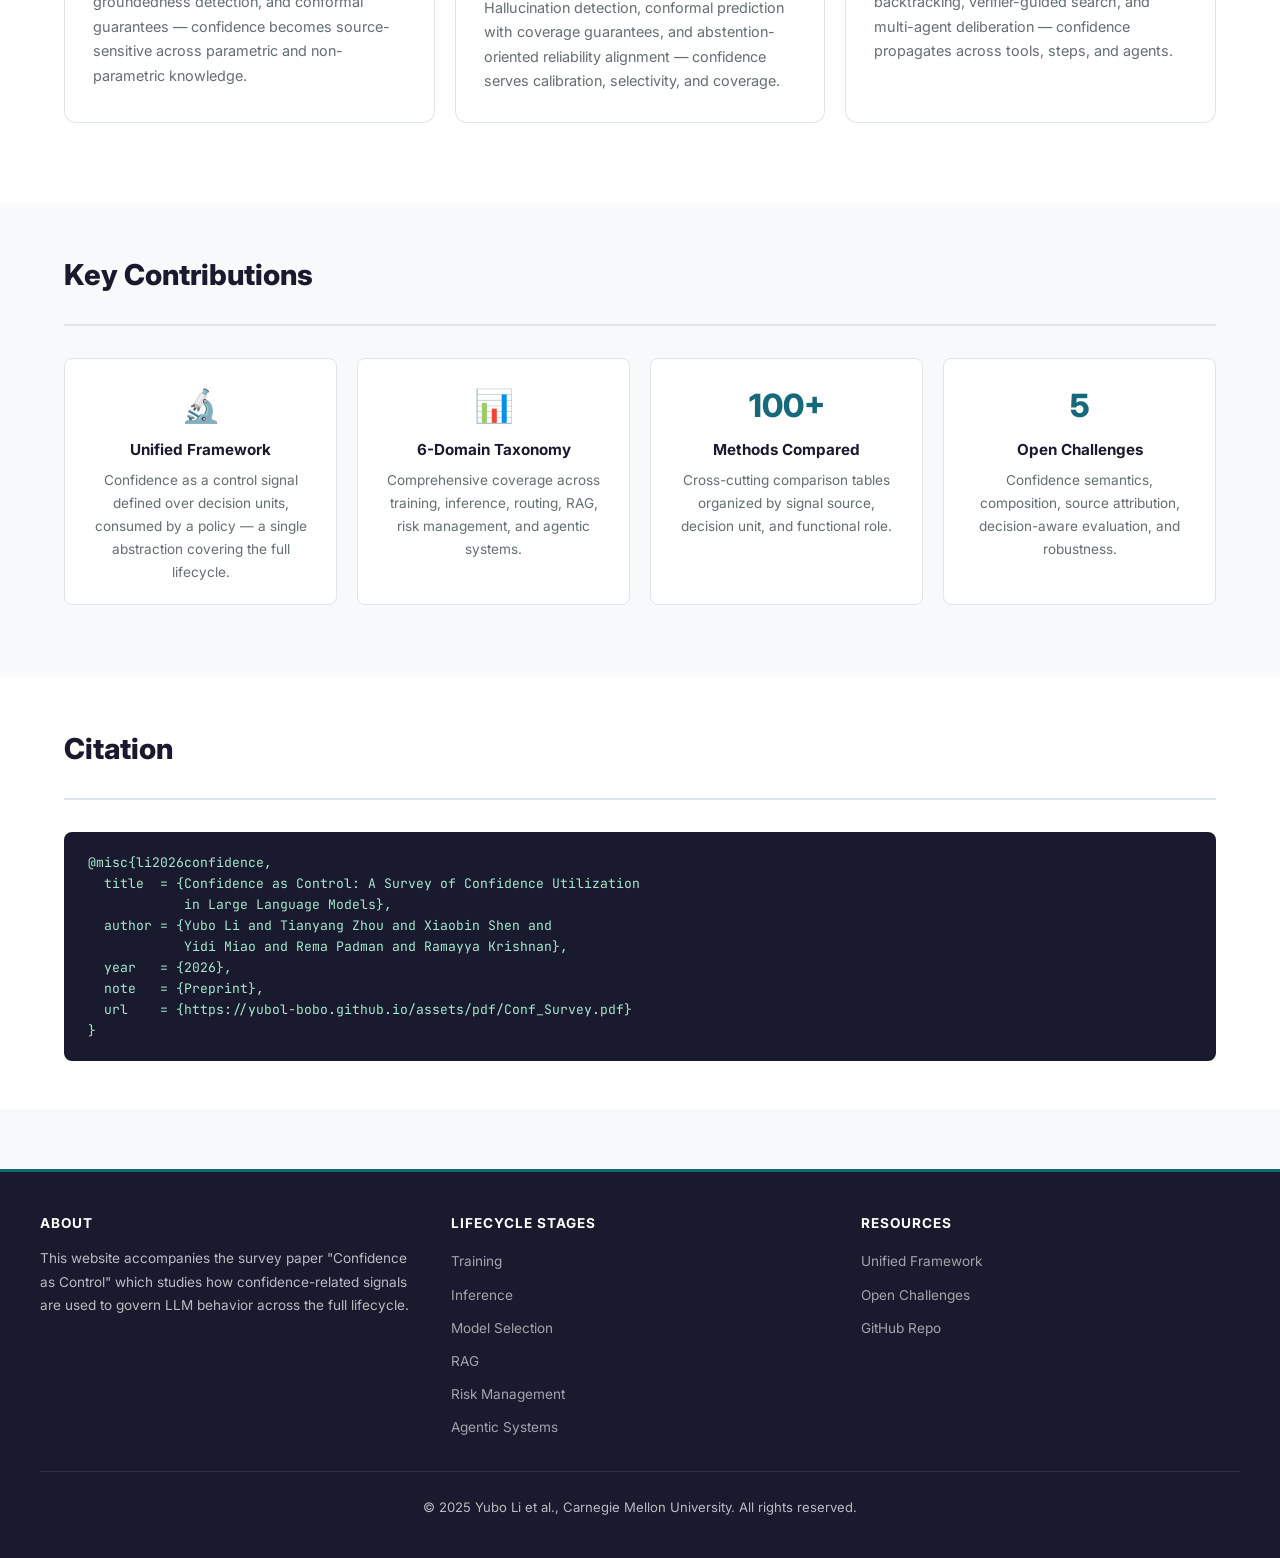
==== commit 10a3b3f1: "Update BibTeX citation" ====
--- a/index.html
+++ b/index.html
@@ -136,14 +136,14 @@
   </div>
   <div style="position:relative">
     <button class="copy-btn" onclick="navigator.clipboard.writeText(document.getElementById('bibtex').textContent).then(()=>{this.textContent='Copied!';setTimeout(()=>this.textContent='Copy',2000)})">Copy</button>
-    <pre class="bibtex-block" id="bibtex">@article{li2025confidence,
-  title={Confidence as Control: A Survey of Confidence
-         Utilization in Large Language Models},
-  author={Li, Yubo and Zhou, Tianyang and Shen, Xiaobin
-          and Miao, Yidi and Padman, Rema
-          and Krishnan, Ramayya},
-  journal={Under review at Transactions on Machine Learning Research},
-  year={2025}
+    <pre class="bibtex-block" id="bibtex">@misc{li2026confidence,
+  title  = {Confidence as Control: A Survey of Confidence Utilization
+            in Large Language Models},
+  author = {Yubo Li and Tianyang Zhou and Xiaobin Shen and
+            Yidi Miao and Rema Padman and Ramayya Krishnan},
+  year   = {2026},
+  note   = {Preprint},
+  url    = {https://yubol-bobo.github.io/assets/pdf/Conf_Survey.pdf}
 }</pre>
   </div>
 </div>
